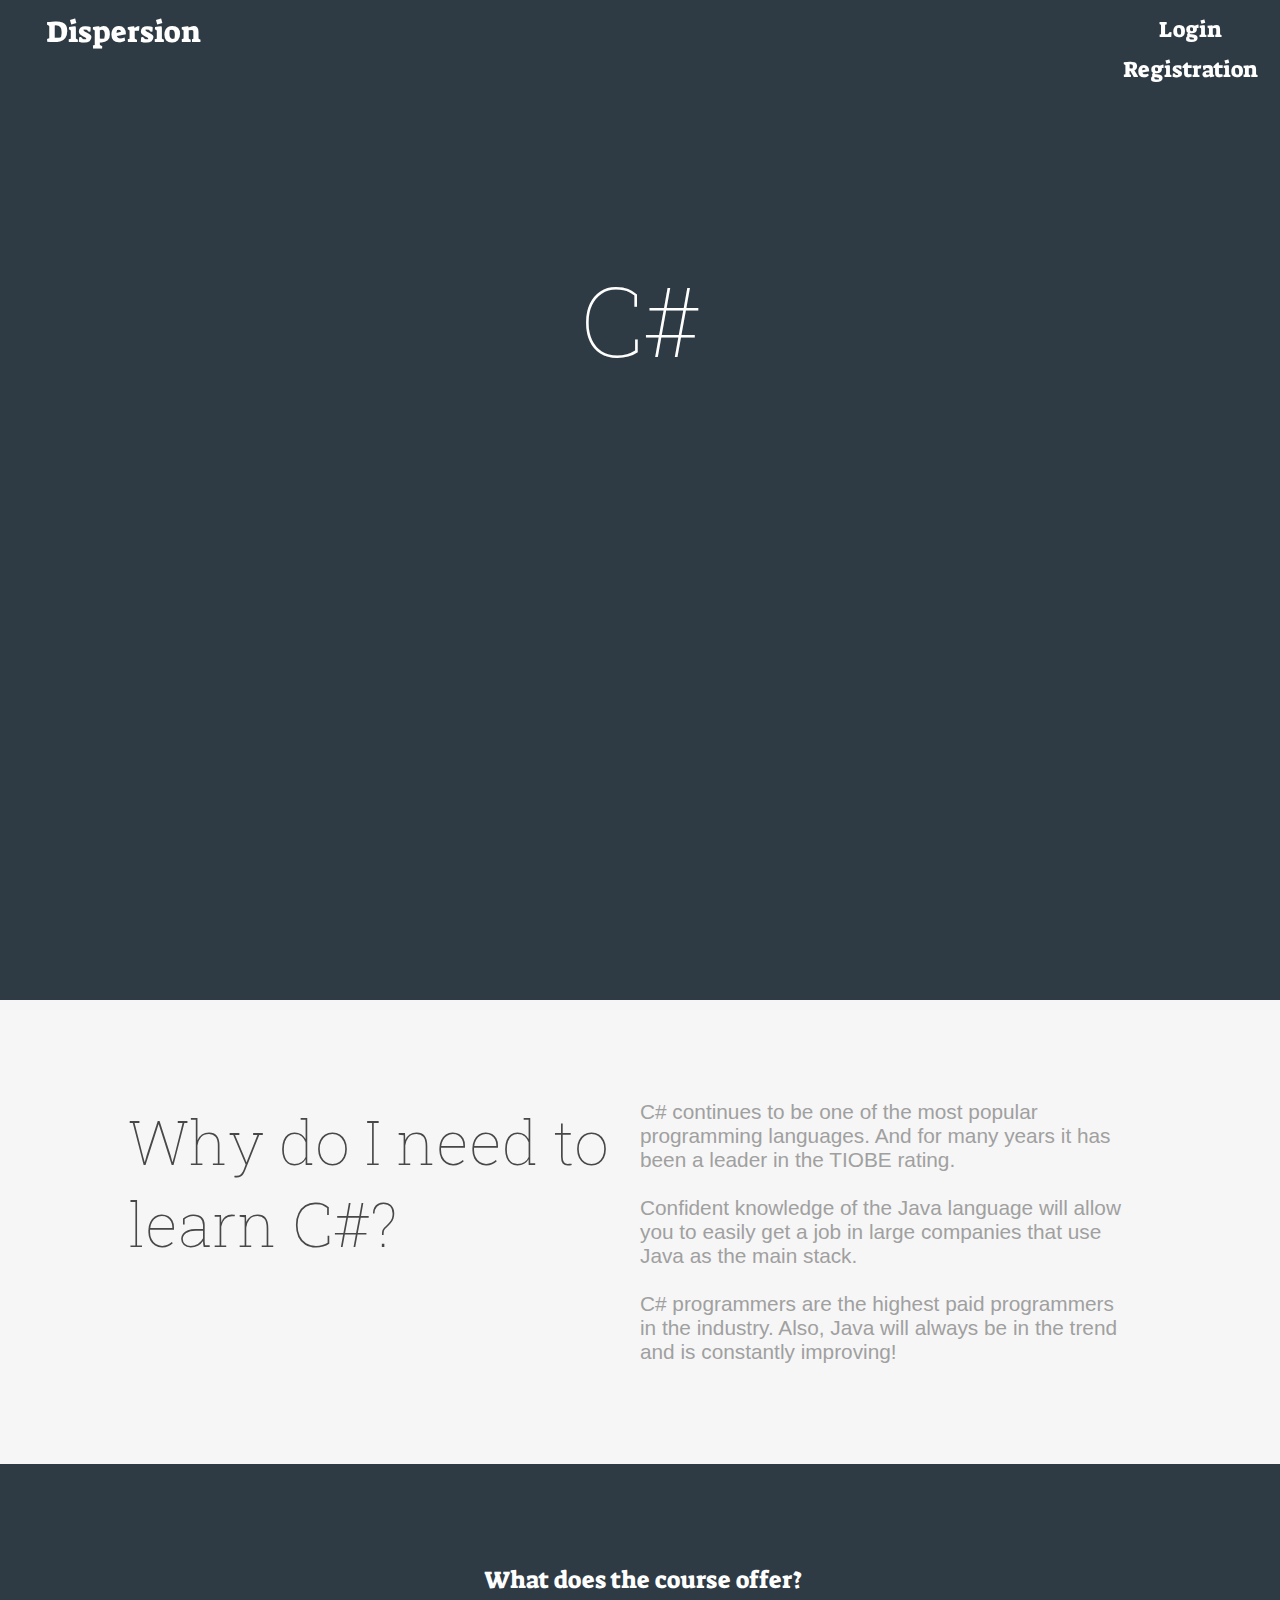
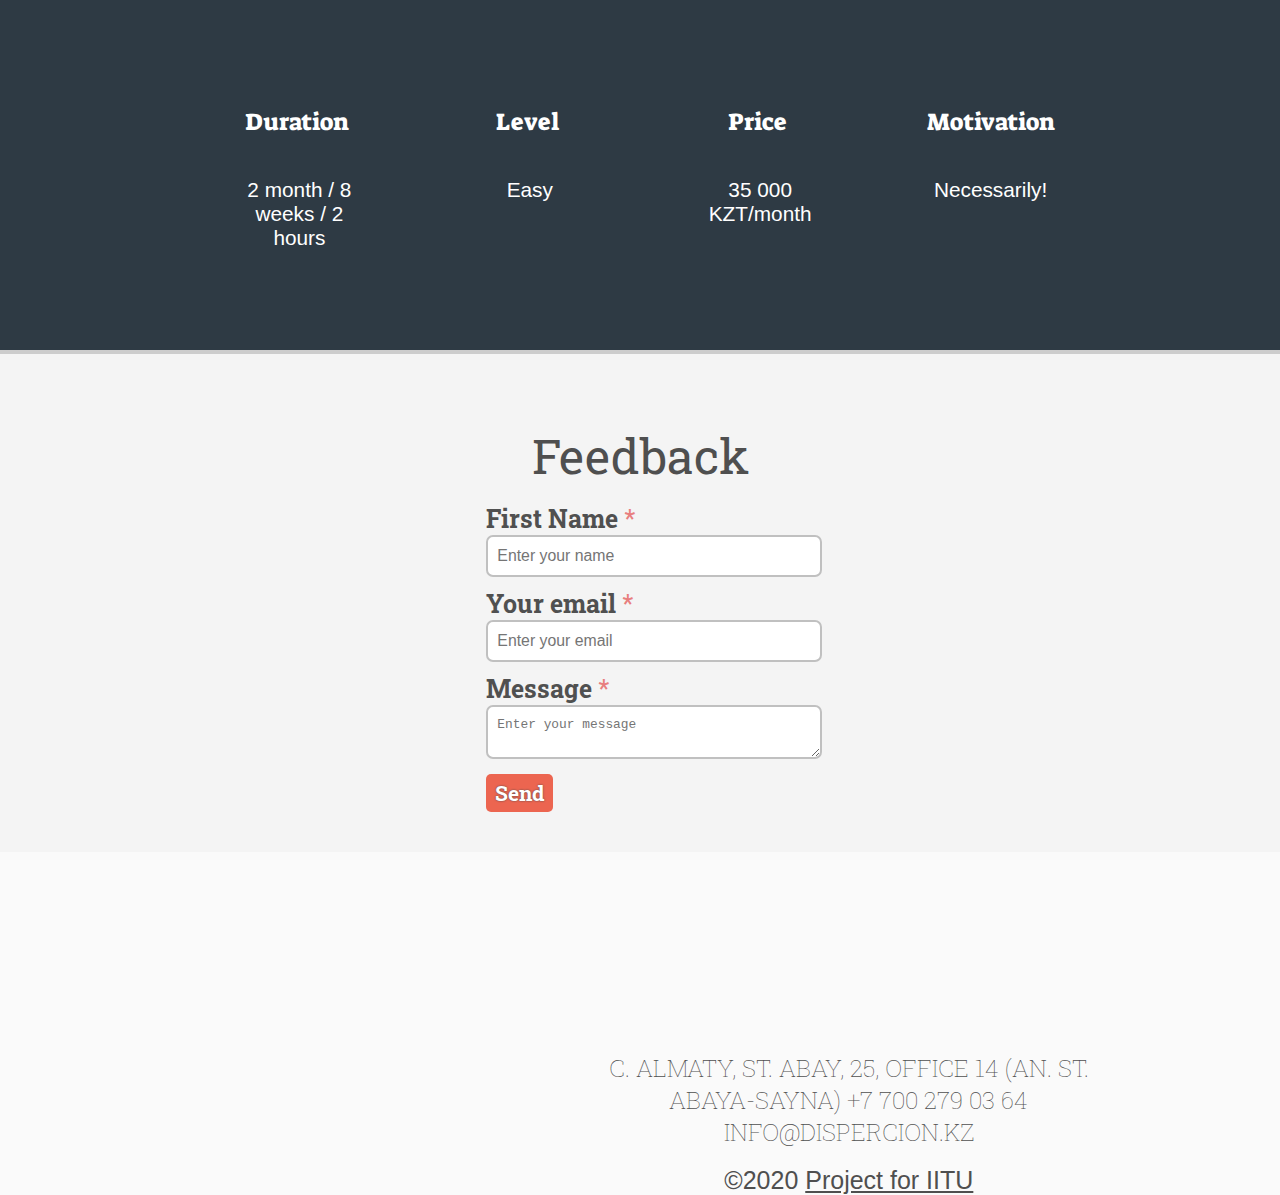
==== csharp.html @ e4654327 "New Site" ====
<!DOCTYPE html>
<html lang="en">
<head>
	<meta charset="UTF-8">
	<meta name="viewport" content="width=device-width, initial-scale=1.0">
	<meta http-equiv="X-UA-Compatible" content="ie=edge">
	<title>Dispersion | Course Programming | Saylau Almaz</title>
	<link rel="stylesheet" href="csharp.css" type="text/css">
</head>
<body>
		<header>
			<dev id="logo" onclick="slowScroll('#top')">
				<a href="index.html">Dispersion</a>
			</dev>


			<div id="log_reg">
				<a href="login.html">Login</a>
				<a href="registration.html">Registration</a>
			</div>
		</header>

		<div id="top">
			<h1>C#</h1>
		</div>

		<div id="main">
			<div class="intro">
				<h2>Why do I need to learn C#?</h2>
			</div>
			<div class="text">
				<span>
					C# continues to be one of the most popular programming languages. And for many years it has been a leader in the TIOBE rating.
				</span><br><br>
				<span>
					Confident knowledge of the Java language will allow you to easily get a job in large companies that use Java as the main stack.
				</span><br><br>
				<span>
					C# programmers are the highest paid programmers in the industry. Also, Java will always be in the trend and is constantly improving!
				</span>
			</div>
		</div>

		<div id="overview">
			<h2>What does the course offer?	</h2>

			<div class="img" id="fi">
			<img src="C:\Files\LaB_Html\All images\time.png" alt="">
			<h2>Duration</h2>
			<span>2 month / 8 weeks / 2 hours</span>
			</div>
			<div class="img">
				<img src="C:\Files\LaB_Html\All images\edu.png" alt="">
				<h2>Level</h2>
				<span>Easy</span>
			</div>
			<div class="img">
				<img src="C:\Files\LaB_Html\All images\price.png" alt="">
				<h2>Price</h2>
				<span>35 000 KZT/month</span>
			</div>
			<div class="img">
				<img src="C:\Files\LaB_Html\All images\skill.png" alt="">
				<h2>Motivation</h2>
				<span>Necessarily!</span>
			</div>
		</div>

		<div id="contacts">
			<center><h5><b>Feedback</b></h5></center>
			<form id="form_input">
				<label for="name"><b>First Name </b><span>*</span></label><br>
				<input type="text" placeholder="Enter your name" name="name" id="name"><br>
				<label for="emai"><b>Your email </b><span>*</span></label><br>
				<input type="email" placeholder="Enter your email" name="email" id="email"><br>
				<label for="message"><b>Message </b><span>*</span></label><br>
				<textarea name="message" placeholder="Enter your message" 	id="message"></textarea><br>
				<div id="mess_send" class="btn"><b>Send</b></div>
			</form>
		</div>


		<script src="https://ajax.googleapis.com/ajax/libs/jquery/3.4.1/jquery.min.js"></script>
		<script>
			function slowScroll(id) {
				$('html, body').animate({
					scrollTop: $(id).offset().top
				}, 500)
			}

			$(document).on("scroll", function () {
				if($(window).scrollTop() === 0)
					$("header").removeClass("fixed");
				else
					$("header").attr("class", "fixed");
			});
		</script>

	<div id="footer">
  	<div class="twocols">


  		<iframe src="https://www.google.com/maps/embed?pb=!1m18!1m12!1m3!1d2948.4899148421287!2d69.70192051545605!3d42.3533973791873!2m3!1f0!2f0!3f0!3m2!1i1024!2i768!4f13.1!3m3!1m2!1s0x0%3A0x0!2zNDLCsDIxJzEyLjIiTiA2OcKwNDInMTQuOCJF!5e0!3m2!1sru!2skz!4v1588354764982!5m2!1sru!2skz" width="35%" height="100%" frameborder="0" style="border:0; " allowfullscreen="" aria-hidden="false" tabindex="0"></iframe>
  	<div class="col2">
    <h2 style="color: #4F4F4F; padding-top: 30px;">С. ALMATY, ST. ABAY, 25, OFFICE 14 (AN. ST. ABAYA-SAYNA)
    +7 700 279 03 64
    INFO@DISPERCION.KZ</h2><br>
    <p style="font-size: 25px;">&copy;2020 <a href="#">Project for IITU</a></p>
  </div>
</div>
</div>

</body>
</html>
---- csharp.css ----
@import url('https://fonts.googleapis.com/css2?family=Roboto+Slab&family=Suez+One&display=swap');

* {
	margin: 0;
	padding: 0;
	outline: none;
}

body, html {
	width: 100%;
	height: 100%;
}

body {
	background-color: #fafafa;
	font-family: Trebuchet MS, Helvetica;
}

/*Шапка сайта*/

header {
	width: 100%;
	padding: 10px 0.5% 0px 0.5%;
	background: transparent;
	float: left;
	position: fixed;
}

header #logo {
	color: #fff;
	cursor: pointer;
}

.fixed #logo a {color: #343434}

header #logo > a {
	color: #fff;
	cursor: pointer;
	font-size: 1.7em;
	line-height: 45px;
	margin-left: 40px;
	font-family: 'Suez One', serif;
	text-decoration: none;
}

header #logo > a {
	text-decoration: none;

}

@media (min-width: 701px) {
	#logo {
		float: left;
		width: 30%;
		font-size: 1.1em;

	}

	#about {
		float: left;
		width: 39%;
	}

	#log_reg {
		float: right;
		width: 15%;
	}
}

@media (max-width: 700px) {
	#logo {
		margin-top: 15px;
		width: 100%;
		font-size: 1.3em;
	}

	#about {
		float: left;
		width: 100%;
	}

	#log_reg {
		float: right;
		width: 100%;
	}
}

#about {
	text-align: center;
	font-size: 1.4em;
	line-height: 40px;
	margin-bottom: 10px;
	font-family: 'Suez One', serif;
	text-decoration: none;
}
#about > a {color: #fff}

#about > a:hover {
	color: #b0b0b0;
	text-decoration: underline;
}

#about > a {
	text-decoration: none;
}

#about > a:not(:last-child) {
	margin-right: 3%;
}

#log_reg {
	text-align: center;
	font-size: 1.4em;
	line-height: 40px;
	margin-bottom: 10px;
	font-family: 'Suez One', serif;
	text-decoration: none;
}

#log_reg > a {
	color: #fff;
	text-decoration: none;
}

#log_reg > a:not(:last-child) {
	margin-left: 15	%;
}

#log_reg >a:hover {
	color: #b0b0b0;
	text-decoration: underline;
}

.fixed #log_reg a {color: #343434}
.fixed #log_reg a:hover {color: #7c7c7c}

.fixed {
	z-index: 5000;
	background-color: #fff;
	border-bottom: 1px solid silver;
}

header.fixed #logo {
	color: #343434;
}

.fixed #about a {color: #343434}
.fixed #about a:hover {color: #7c7c7c}




/*Главный блок сайта*/

#top {
	width: 100%;
	height: 1000px;
	background-image: url(https://codelib.org/wp-content/uploads/2019/10/C-Garbage-Collection-Tutorial-881x441-800x441.jpg);
	background-blend-mode: multiply;
	background-color: #2e3a44;
	background-size: cover;
	text-align: center;
	color: #fff;
	font-size: 3em;
}

@media (min-width: 1001px) {
	#top {
		font-size: 3em;
	}
}

@media (max-width: 1000px) and (max-width: 651px){
	#top {
		font-size: 2em;
	}
}

@media (max-width: 650px) {
	#top {
		font-size: 1.5em;
		padding-top: 50%;
	}
}

#top h1 {
	padding-top: 20%;
}
#top h3 {
	color: #ccc;
}

/* Блок возможностей */

#main {
	float: left;
	background-color: #f6f6f6;
	border-top: 2px silver;
	color: #484848;
	font-size: 1.3em;
}

@media (min-width: 1401px) {
	#main {
		padding: 100px 20%;
		width: 60%;
	}
}

@media (max-width: 1400px) {
	#main {
		padding: 100px 10%;
		width: 80%;
	}
}

@media (max-width: 700px) {
	#main div {
		width: 98%!important;
		margin-bottom: 30px;
	}
}

#main div {
	width: 48%;
	margin-right: 2%;
	float: left;
}

#main h2 {font-size: 3em}
#main span {color: #a0a0a0}

/* Блок Курсов */

#overview {
	float: left;
	background-image: url(https://img-a.udemycdn.com/course/750x422/772508_b68d_4.jpg);

	background-blend-mode: multiply;
	background-color: #2e3a44;
	background-size: cover;
	background-attachment: fixed;

	padding: 100px 0;
	width: 100%;
	text-align: center;
	color: #fff;
}

#overview h2 {font-size: 4em}
#overview span {color: #fff; font-size: 1.5em}

#overview .img {
	float: left;
	width: 10%;
	margin-right: 8%;
	margin-top: 100px;
}

#fi {
	margin-left: 18%
}

#overview img {
	padding: 5px;
	float: left;
	width: 100%;
	max-width: 500px;
}

#overview h2 {
	text-align: center;
	font-size: 1.5em;
	margin-left: 5px;
	font-family: 'Suez One', serif;
}

#overview span {
	float: left;
	width: 100%;
	font-size: 1.3em;
	margin-top: 40px;
	margin-left: 5px;
}

@media (max-width: 700px) {
	#main div {
		width: 80%!important;
		margin-right: 0!important;
		margin-left: 10%!important;
	}
}
/* Блок с контактами */

#contacts {
	width: 100%;
	float: left;
	padding-bottom: 40px;
	padding-top: 70px;
	border-top: 4px solid #ccc;
	background: #f4f4f4;
}

h1, h2, h3, h4 , h5 {
	font-family: 'Roboto Slab', serif;
	font-weight: lighter;
}

#contacts h5{font-size: 3em; color: #4f4f4f}

#form_input {
	margin-top: 15px;
	width: 35%;
	margin-left: 38%;
	font-size: 1.1em;
}

#form_input label {
	color: #505050;
	cursor: pointer;
	font-size: 1.4em;
	font-family: 'Roboto Slab', serif;
}

#form_input label > span {
	color: #e87e7e;
}

#form_input input, #form_input textarea {
	margin-bottom: 10px;
	width: 70%;
	padding: 10px 2%;
	border-radius: 7px;
	border: 2px solid silver;
	font-size: 0.9em;
	color: #4a4a4a;
}

#form_input input:focus, #form_input textarea:focus {
	border-color: #333;
}

.btn {
	float: left;
	border-radius: 5px;
	padding: 5px 9px;
	font-size: 1.2em;
	background-color: #ec6550;
	text-shadow: #454545 0 0 2px;
	cursor: pointer;
	color: white;
	font-family: 'Roboto Slab', serif;
}

.btn:hover {
	background-color: #c15443;
}


/* Footer */

#footer {
    height: 12em;
    padding: 20px;
    background: #5F919E;
    border-top: 2px dashed #e4e3e3;
}

#footer p {
    margin: 0;
    text-align: center;
    line-height: normal;
    font-size: 85%;
    color: #4F4F4F;
}

#footer a {
    color: #4F4F4F;
}
#footer .twocols  iframe{
	margin-top: 20px;
    width: 50%;
    height: 100%;
    float: right;
}
#footer .twocols .col2 {
	margin-right: 13%;
    width: 20%;
    height: 50%;
}
#footer .twocols .col2 {
    width: 500px;

}
#footer .twocols2 .col1, .twocols2 .col2 {
    width: 190px;
    padding-top: 20px;
}



#footer .twocols .col2 {
    float: right;
}

#footer .twocols h2{
    text-align: center;
}
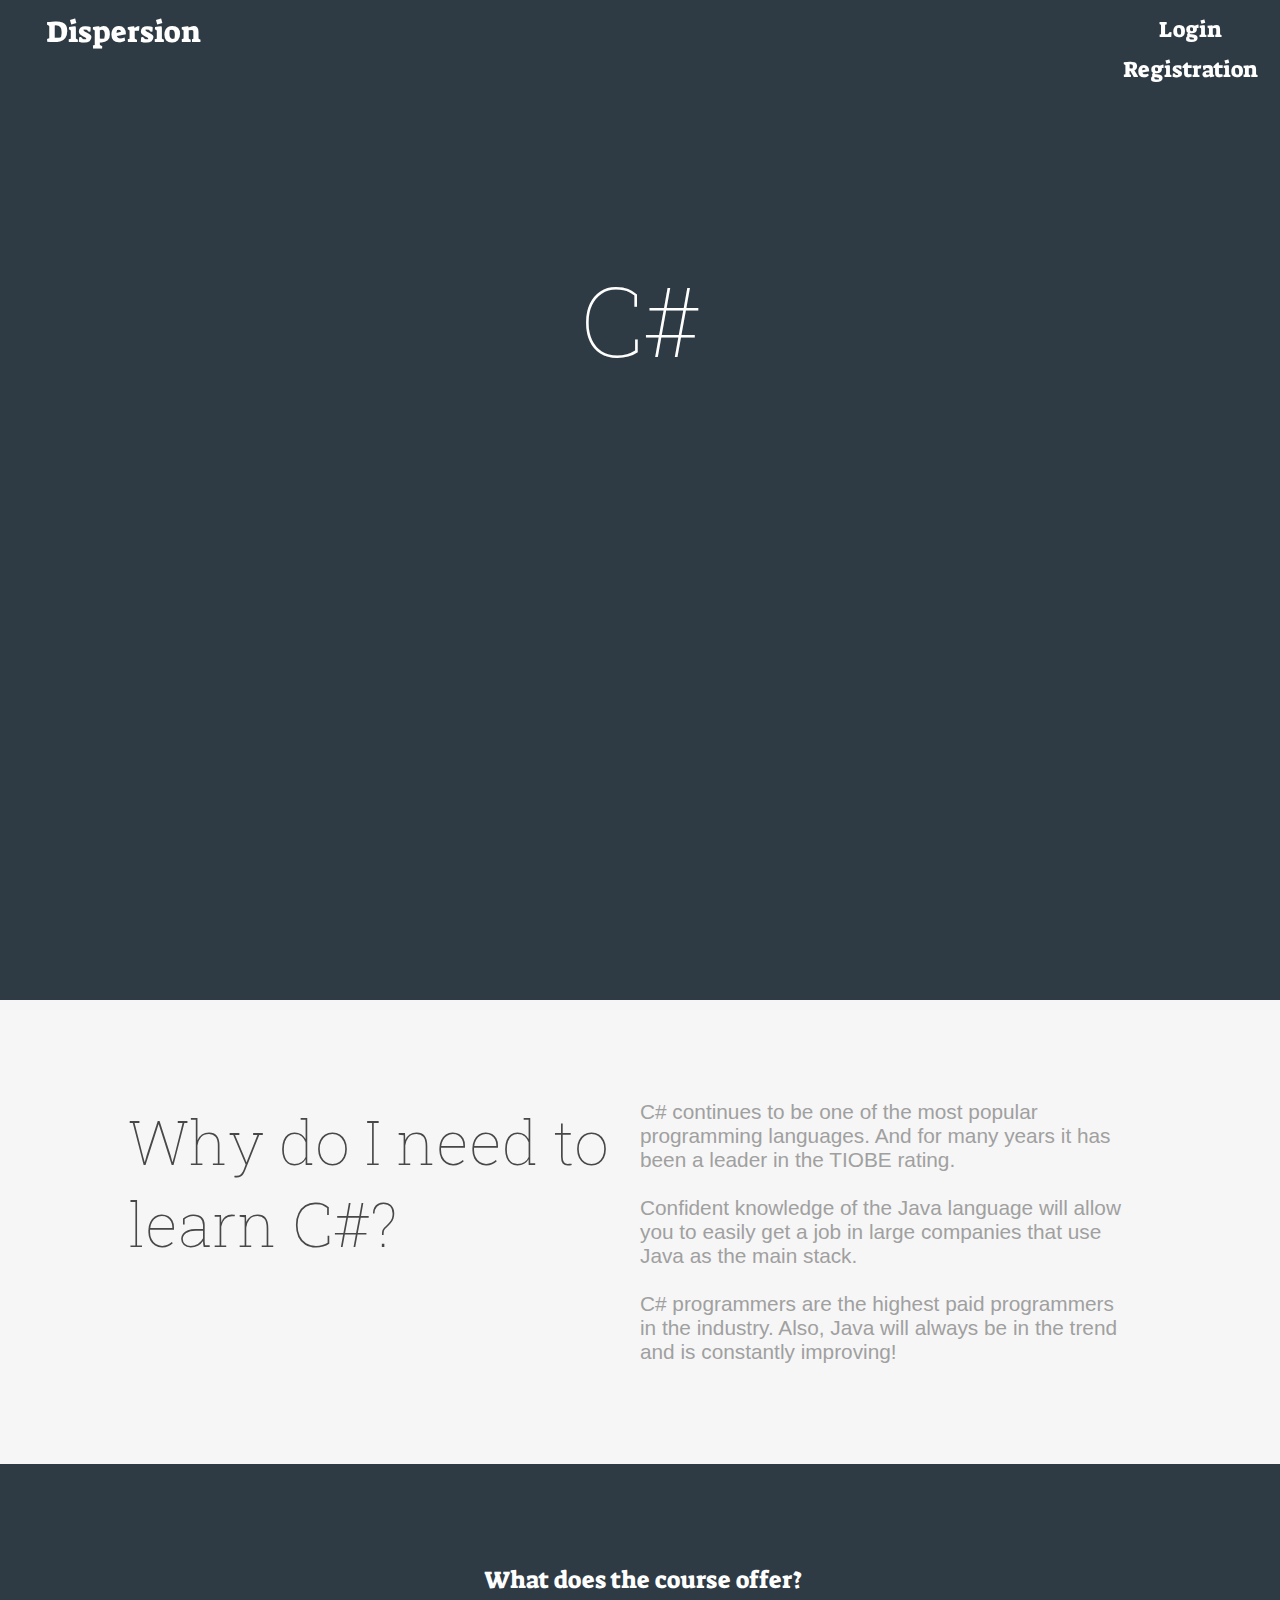
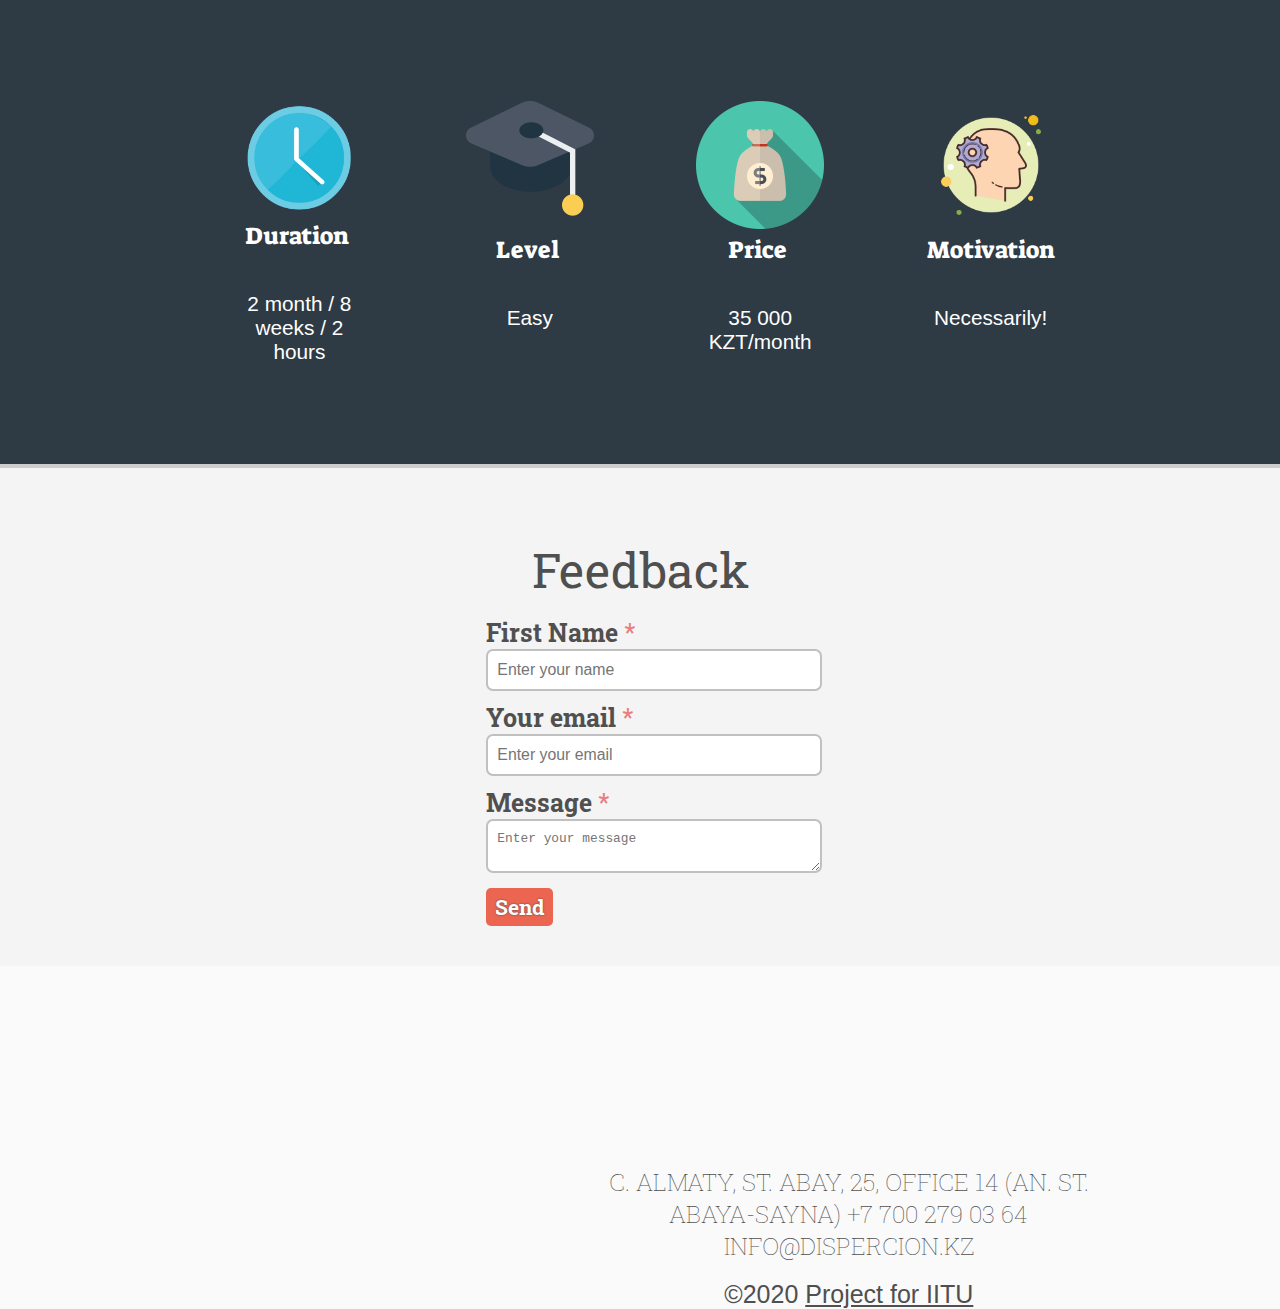
==== commit d85d1e25: "Add files via upload" ====
--- a/csharp.html
+++ b/csharp.html
@@ -45,22 +45,22 @@
 			<h2>What does the course offer?	</h2>
 
 			<div class="img" id="fi">
-			<img src="C:\Files\LaB_Html\All images\time.png" alt="">
+			<img src="All images\time.png" alt="">
 			<h2>Duration</h2>
 			<span>2 month / 8 weeks / 2 hours</span>
 			</div>
 			<div class="img">
-				<img src="C:\Files\LaB_Html\All images\edu.png" alt="">
+				<img src="All images\edu.png" alt="">
 				<h2>Level</h2>
 				<span>Easy</span>
 			</div>
 			<div class="img">
-				<img src="C:\Files\LaB_Html\All images\price.png" alt="">
+				<img src="All images\price.png" alt="">
 				<h2>Price</h2>
 				<span>35 000 KZT/month</span>
 			</div>
 			<div class="img">
-				<img src="C:\Files\LaB_Html\All images\skill.png" alt="">
+				<img src="All images\skill.png" alt="">
 				<h2>Motivation</h2>
 				<span>Necessarily!</span>
 			</div>
--- a/csharp.css
+++ b/csharp.css
@@ -155,7 +155,7 @@
 #top {
 	width: 100%;
 	height: 1000px;
-	background-image: url(https://codelib.org/wp-content/uploads/2019/10/C-Garbage-Collection-Tutorial-881x441-800x441.jpg);
+	background-image: url(https://media.proglib.io/wp-uploads/2019/05/c-sharp-dot-net.png);
 	background-blend-mode: multiply;
 	background-color: #2e3a44;
 	background-size: cover;
